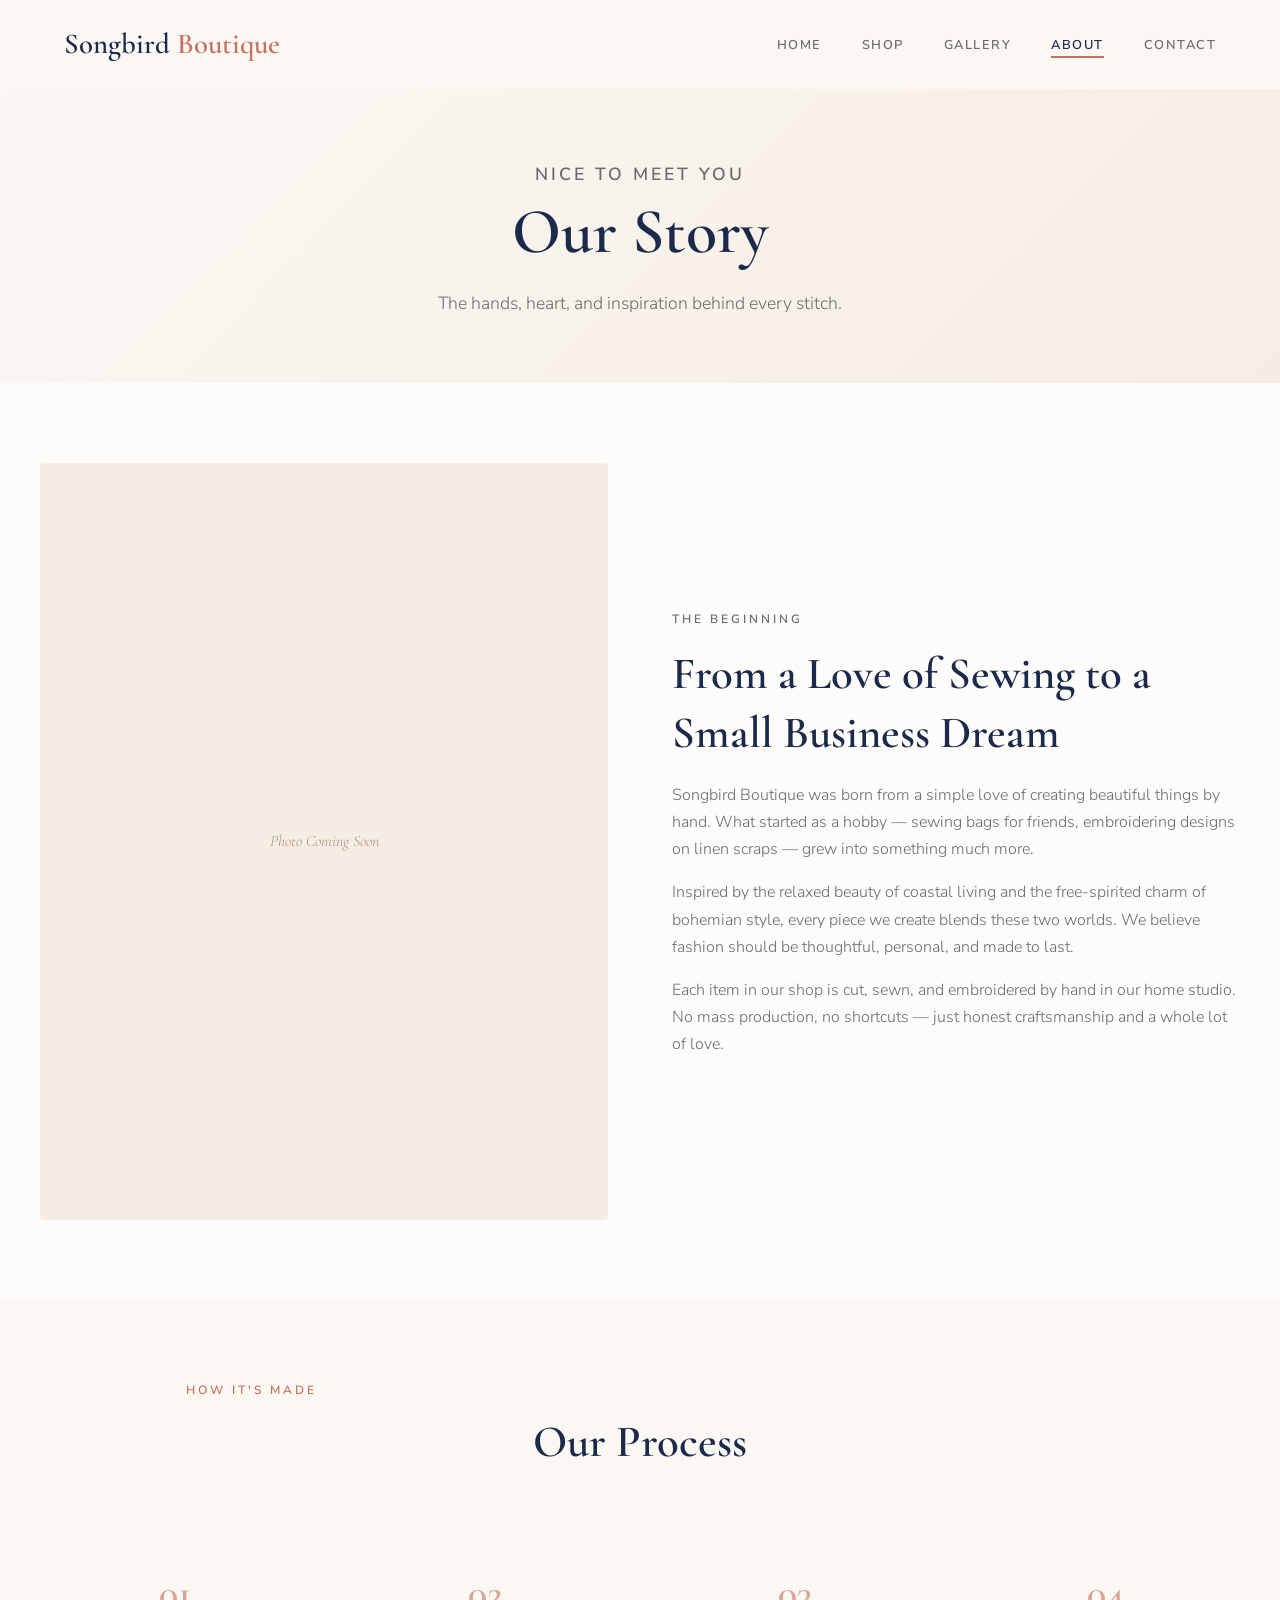
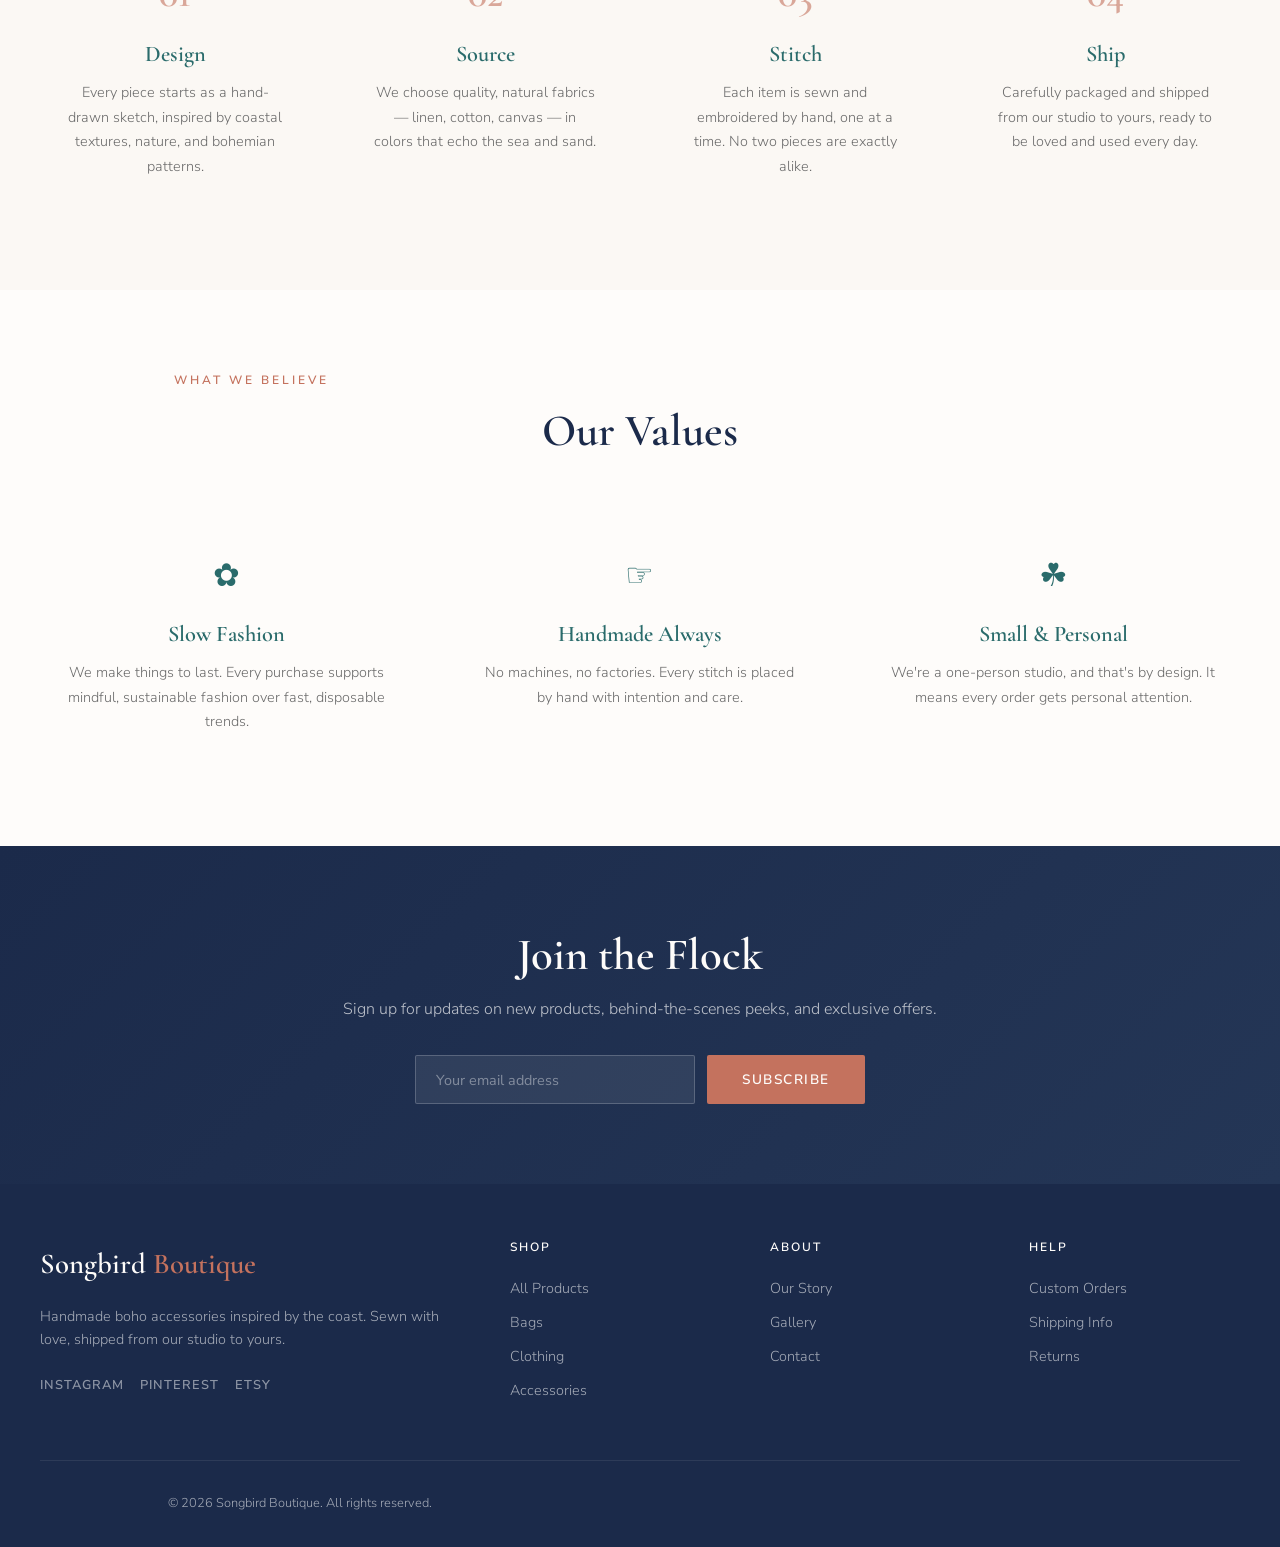
==== about.html @ c03edf75 "Add Songbird Boutique static site 5-page boho-nautical themed site: home, shop, gallery, about, cont" ====
<!DOCTYPE html>
<html lang="en">
<head>
  <meta charset="UTF-8">
  <meta name="viewport" content="width=device-width, initial-scale=1.0">
  <meta name="description" content="Learn about Songbird Boutique — our story, process, and passion for handmade boho accessories.">
  <title>About | Songbird Boutique</title>
  <link rel="stylesheet" href="css/styles.css">
</head>
<body>

  <!-- Header -->
  <header class="header">
    <nav class="nav">
      <a href="index.html" class="nav-logo">Songbird <span>Boutique</span></a>
      <ul class="nav-links">
        <li><a href="index.html">Home</a></li>
        <li><a href="shop.html">Shop</a></li>
        <li><a href="gallery.html">Gallery</a></li>
        <li><a href="about.html" class="active">About</a></li>
        <li><a href="contact.html">Contact</a></li>
      </ul>
      <button class="nav-toggle" aria-label="Toggle navigation">
        <span></span>
        <span></span>
        <span></span>
      </button>
    </nav>
  </header>

  <!-- Page Hero -->
  <section class="page-hero">
    <p class="section-label">Nice to Meet You</p>
    <h1>Our Story</h1>
    <p>The hands, heart, and inspiration behind every stitch.</p>
  </section>

  <!-- About Story -->
  <section class="about-story">
    <div class="about-story-inner">
      <div class="about-preview-image">Photo Coming Soon</div>
      <div class="about-story-content">
        <p class="section-label">The Beginning</p>
        <h2>From a Love of Sewing to a Small Business Dream</h2>
        <p>Songbird Boutique was born from a simple love of creating beautiful things by hand. What started as a hobby — sewing bags for friends, embroidering designs on linen scraps — grew into something much more.</p>
        <p>Inspired by the relaxed beauty of coastal living and the free-spirited charm of bohemian style, every piece we create blends these two worlds. We believe fashion should be thoughtful, personal, and made to last.</p>
        <p>Each item in our shop is cut, sewn, and embroidered by hand in our home studio. No mass production, no shortcuts — just honest craftsmanship and a whole lot of love.</p>
      </div>
    </div>
  </section>

  <!-- Process -->
  <section class="about-process">
    <div class="text-center" style="margin-bottom: 3.5rem;">
      <p class="section-label">How It's Made</p>
      <h2>Our Process</h2>
    </div>
    <div class="process-steps">
      <div class="process-step">
        <div class="step-number">01</div>
        <h3>Design</h3>
        <p>Every piece starts as a hand-drawn sketch, inspired by coastal textures, nature, and bohemian patterns.</p>
      </div>
      <div class="process-step">
        <div class="step-number">02</div>
        <h3>Source</h3>
        <p>We choose quality, natural fabrics — linen, cotton, canvas — in colors that echo the sea and sand.</p>
      </div>
      <div class="process-step">
        <div class="step-number">03</div>
        <h3>Stitch</h3>
        <p>Each item is sewn and embroidered by hand, one at a time. No two pieces are exactly alike.</p>
      </div>
      <div class="process-step">
        <div class="step-number">04</div>
        <h3>Ship</h3>
        <p>Carefully packaged and shipped from our studio to yours, ready to be loved and used every day.</p>
      </div>
    </div>
  </section>

  <!-- Values -->
  <section class="values">
    <div class="values-header">
      <p class="section-label">What We Believe</p>
      <h2>Our Values</h2>
    </div>
    <div class="values-grid">
      <div class="value-item">
        <div class="value-icon">&#10047;</div>
        <h3>Slow Fashion</h3>
        <p>We make things to last. Every purchase supports mindful, sustainable fashion over fast, disposable trends.</p>
      </div>
      <div class="value-item">
        <div class="value-icon">&#9758;</div>
        <h3>Handmade Always</h3>
        <p>No machines, no factories. Every stitch is placed by hand with intention and care.</p>
      </div>
      <div class="value-item">
        <div class="value-icon">&#9752;</div>
        <h3>Small & Personal</h3>
        <p>We're a one-person studio, and that's by design. It means every order gets personal attention.</p>
      </div>
    </div>
  </section>

  <!-- Newsletter -->
  <section class="newsletter">
    <h2>Join the Flock</h2>
    <p>Sign up for updates on new products, behind-the-scenes peeks, and exclusive offers.</p>
    <form class="newsletter-form">
      <input type="email" placeholder="Your email address" required>
      <button type="submit" class="btn btn-primary">Subscribe</button>
    </form>
  </section>

  <!-- Footer -->
  <footer class="footer">
    <div class="footer-inner">
      <div class="footer-brand">
        <a href="index.html" class="nav-logo">Songbird <span>Boutique</span></a>
        <p>Handmade boho accessories inspired by the coast. Sewn with love, shipped from our studio to yours.</p>
        <div class="footer-social">
          <a href="#">Instagram</a>
          <a href="#">Pinterest</a>
          <a href="#">Etsy</a>
        </div>
      </div>
      <div class="footer-column">
        <h4>Shop</h4>
        <a href="shop.html">All Products</a>
        <a href="shop.html">Bags</a>
        <a href="shop.html">Clothing</a>
        <a href="shop.html">Accessories</a>
      </div>
      <div class="footer-column">
        <h4>About</h4>
        <a href="about.html">Our Story</a>
        <a href="gallery.html">Gallery</a>
        <a href="contact.html">Contact</a>
      </div>
      <div class="footer-column">
        <h4>Help</h4>
        <a href="contact.html">Custom Orders</a>
        <a href="#">Shipping Info</a>
        <a href="#">Returns</a>
      </div>
    </div>
    <div class="footer-bottom">
      <p>&copy; 2026 Songbird Boutique. All rights reserved.</p>
    </div>
  </footer>

  <script src="js/main.js"></script>
</body>
</html>
---- css/styles.css ----
/* ===== SONGBIRD BOUTIQUE — Boho Nautical Theme ===== */

/* --- Fonts --- */
@import url('https://fonts.googleapis.com/css2?family=Cormorant+Garamond:ital,wght@0,400;0,600;1,400&family=Nunito+Sans:wght@300;400;600&display=swap');

/* --- Custom Properties --- */
:root {
  --navy: #1B2A4A;
  --deep-teal: #2A6B6B;
  --teal: #3D8B8B;
  --coral: #C4725E;
  --sand: #F5EDE3;
  --cream: #FBF8F4;
  --warm-white: #FEFCFA;
  --driftwood: #A89279;
  --text-dark: #2C2C2C;
  --text-light: #6B6B6B;

  --font-heading: 'Cormorant Garamond', serif;
  --font-body: 'Nunito Sans', sans-serif;

  --max-width: 1200px;
  --section-padding: 5rem 1.5rem;
}

/* --- Reset & Base --- */
*,
*::before,
*::after {
  margin: 0;
  padding: 0;
  box-sizing: border-box;
}

html {
  scroll-behavior: smooth;
}

body {
  font-family: var(--font-body);
  font-weight: 300;
  color: var(--text-dark);
  background-color: var(--cream);
  line-height: 1.7;
}

a {
  text-decoration: none;
  color: inherit;
}

ul {
  list-style: none;
}

img {
  max-width: 100%;
  display: block;
}

/* --- Typography --- */
h1, h2, h3, h4 {
  font-family: var(--font-heading);
  font-weight: 600;
  line-height: 1.3;
}

h1 {
  font-size: clamp(2.5rem, 5vw, 4rem);
  color: var(--navy);
}

h2 {
  font-size: clamp(1.8rem, 3.5vw, 2.8rem);
  color: var(--navy);
}

h3 {
  font-size: 1.4rem;
  color: var(--deep-teal);
}

p {
  max-width: 65ch;
}

/* --- Utility --- */
.container {
  max-width: var(--max-width);
  margin: 0 auto;
  padding: 0 1.5rem;
}

.section-label {
  font-family: var(--font-body);
  font-size: 0.75rem;
  font-weight: 600;
  letter-spacing: 3px;
  text-transform: uppercase;
  color: var(--coral);
  margin-bottom: 0.75rem;
}

.section-padding {
  padding: var(--section-padding);
}

.text-center {
  text-align: center;
}

.btn {
  display: inline-block;
  padding: 0.85rem 2.2rem;
  font-family: var(--font-body);
  font-size: 0.85rem;
  font-weight: 600;
  letter-spacing: 1.5px;
  text-transform: uppercase;
  border-radius: 2px;
  transition: all 0.3s ease;
  cursor: pointer;
  border: none;
}

.btn-primary {
  background-color: var(--coral);
  color: var(--warm-white);
}

.btn-primary:hover {
  background-color: #b3654f;
  transform: translateY(-1px);
}

.btn-outline {
  background-color: transparent;
  color: var(--navy);
  border: 1.5px solid var(--navy);
}

.btn-outline:hover {
  background-color: var(--navy);
  color: var(--warm-white);
}

/* --- Header / Navigation --- */
.header {
  position: fixed;
  top: 0;
  left: 0;
  width: 100%;
  z-index: 1000;
  background-color: var(--cream);
  transition: box-shadow 0.3s ease;
}

.header.scrolled {
  box-shadow: 0 2px 20px rgba(27, 42, 74, 0.08);
}

.nav {
  display: flex;
  justify-content: space-between;
  align-items: center;
  padding: 1.25rem 1.5rem;
  max-width: var(--max-width);
  margin: 0 auto;
}

.nav-logo {
  font-family: var(--font-heading);
  font-size: 1.8rem;
  font-weight: 600;
  color: var(--navy);
}

.nav-logo span {
  color: var(--coral);
}

.nav-links {
  display: flex;
  gap: 2.5rem;
  align-items: center;
}

.nav-links a {
  font-size: 0.8rem;
  font-weight: 600;
  letter-spacing: 1.5px;
  text-transform: uppercase;
  color: var(--text-light);
  position: relative;
  transition: color 0.3s ease;
}

.nav-links a::after {
  content: '';
  position: absolute;
  bottom: -4px;
  left: 0;
  width: 0;
  height: 1.5px;
  background-color: var(--coral);
  transition: width 0.3s ease;
}

.nav-links a:hover,
.nav-links a.active {
  color: var(--navy);
}

.nav-links a:hover::after,
.nav-links a.active::after {
  width: 100%;
}

/* Hamburger */
.nav-toggle {
  display: none;
  flex-direction: column;
  gap: 5px;
  cursor: pointer;
  background: none;
  border: none;
  padding: 5px;
}

.nav-toggle span {
  display: block;
  width: 24px;
  height: 2px;
  background-color: var(--navy);
  transition: all 0.3s ease;
}

.nav-toggle.open span:nth-child(1) {
  transform: rotate(45deg) translate(5px, 5px);
}

.nav-toggle.open span:nth-child(2) {
  opacity: 0;
}

.nav-toggle.open span:nth-child(3) {
  transform: rotate(-45deg) translate(5px, -5px);
}

/* --- Hero --- */
.hero {
  min-height: 100vh;
  display: flex;
  align-items: center;
  justify-content: center;
  text-align: center;
  padding: 8rem 1.5rem 5rem;
  background: linear-gradient(135deg, var(--cream) 0%, var(--sand) 50%, #e8ddd0 100%);
  position: relative;
  overflow: hidden;
}

.hero::before {
  content: '';
  position: absolute;
  top: -50%;
  right: -20%;
  width: 600px;
  height: 600px;
  border-radius: 50%;
  background: radial-gradient(circle, rgba(42, 107, 107, 0.06) 0%, transparent 70%);
}

.hero::after {
  content: '';
  position: absolute;
  bottom: -30%;
  left: -10%;
  width: 500px;
  height: 500px;
  border-radius: 50%;
  background: radial-gradient(circle, rgba(196, 114, 94, 0.06) 0%, transparent 70%);
}

.hero-content {
  position: relative;
  z-index: 1;
  max-width: 700px;
}

.hero-content .section-label {
  margin-bottom: 1.5rem;
}

.hero-content h1 {
  margin-bottom: 1.5rem;
}

.hero-content h1 em {
  font-style: italic;
  color: var(--deep-teal);
}

.hero-tagline {
  font-size: 1.15rem;
  color: var(--text-light);
  margin-bottom: 2.5rem;
  max-width: 500px;
  margin-left: auto;
  margin-right: auto;
}

.hero-buttons {
  display: flex;
  gap: 1rem;
  justify-content: center;
  flex-wrap: wrap;
}

/* --- Divider --- */
.divider {
  display: flex;
  align-items: center;
  justify-content: center;
  gap: 1rem;
  padding: 0.5rem 0;
}

.divider-line {
  width: 60px;
  height: 1px;
  background-color: var(--driftwood);
  opacity: 0.4;
}

.divider-icon {
  font-size: 0.9rem;
  color: var(--driftwood);
  opacity: 0.6;
}

/* --- Featured Section --- */
.featured {
  padding: var(--section-padding);
  background-color: var(--warm-white);
}

.featured-header {
  text-align: center;
  margin-bottom: 3.5rem;
}

.featured-header h2 {
  margin-bottom: 1rem;
}

.featured-header p {
  color: var(--text-light);
  margin: 0 auto;
}

.featured-grid {
  display: grid;
  grid-template-columns: repeat(auto-fit, minmax(280px, 1fr));
  gap: 2rem;
  max-width: var(--max-width);
  margin: 0 auto;
}

.product-card {
  background-color: var(--cream);
  border-radius: 4px;
  overflow: hidden;
  transition: transform 0.3s ease, box-shadow 0.3s ease;
}

.product-card:hover {
  transform: translateY(-4px);
  box-shadow: 0 12px 40px rgba(27, 42, 74, 0.08);
}

.product-card-image {
  width: 100%;
  aspect-ratio: 4 / 5;
  background-color: var(--sand);
  display: flex;
  align-items: center;
  justify-content: center;
  color: var(--driftwood);
  font-family: var(--font-heading);
  font-size: 1.1rem;
  font-style: italic;
}

.product-card-info {
  padding: 1.5rem;
}

.product-card-info h3 {
  font-size: 1.2rem;
  margin-bottom: 0.3rem;
}

.product-card-info .price {
  font-weight: 600;
  color: var(--coral);
  margin-bottom: 0.75rem;
}

.product-card-info p {
  font-size: 0.9rem;
  color: var(--text-light);
}

/* --- About Preview --- */
.about-preview {
  padding: var(--section-padding);
  background-color: var(--cream);
}

.about-preview-inner {
  display: grid;
  grid-template-columns: 1fr 1fr;
  gap: 4rem;
  align-items: center;
  max-width: var(--max-width);
  margin: 0 auto;
}

.about-preview-image {
  width: 100%;
  aspect-ratio: 3 / 4;
  background-color: var(--sand);
  border-radius: 4px;
  display: flex;
  align-items: center;
  justify-content: center;
  color: var(--driftwood);
  font-family: var(--font-heading);
  font-style: italic;
}

.about-preview-content .section-label {
  margin-bottom: 0.75rem;
}

.about-preview-content h2 {
  margin-bottom: 1.25rem;
}

.about-preview-content p {
  color: var(--text-light);
  margin-bottom: 1.5rem;
}

/* --- Values / Features --- */
.values {
  padding: var(--section-padding);
  background-color: var(--warm-white);
}

.values-header {
  text-align: center;
  margin-bottom: 3.5rem;
}

.values-grid {
  display: grid;
  grid-template-columns: repeat(auto-fit, minmax(250px, 1fr));
  gap: 2.5rem;
  max-width: var(--max-width);
  margin: 0 auto;
  text-align: center;
}

.value-item {
  padding: 2rem 1.5rem;
}

.value-icon {
  font-size: 2rem;
  margin-bottom: 1rem;
  color: var(--deep-teal);
}

.value-item h3 {
  margin-bottom: 0.75rem;
}

.value-item p {
  font-size: 0.9rem;
  color: var(--text-light);
  margin: 0 auto;
}

/* --- Newsletter / CTA --- */
.newsletter {
  padding: var(--section-padding);
  background: linear-gradient(135deg, var(--navy) 0%, #243656 100%);
  text-align: center;
  color: var(--warm-white);
}

.newsletter h2 {
  color: var(--warm-white);
  margin-bottom: 0.75rem;
}

.newsletter p {
  color: rgba(255, 255, 255, 0.7);
  margin: 0 auto 2rem;
}

.newsletter-form {
  display: flex;
  gap: 0.75rem;
  max-width: 450px;
  margin: 0 auto;
}

.newsletter-form input {
  flex: 1;
  padding: 0.85rem 1.25rem;
  font-family: var(--font-body);
  font-size: 0.9rem;
  border: 1.5px solid rgba(255, 255, 255, 0.2);
  border-radius: 2px;
  background-color: rgba(255, 255, 255, 0.08);
  color: var(--warm-white);
  outline: none;
  transition: border-color 0.3s ease;
}

.newsletter-form input::placeholder {
  color: rgba(255, 255, 255, 0.4);
}

.newsletter-form input:focus {
  border-color: var(--coral);
}

.newsletter-form .btn {
  white-space: nowrap;
}

/* --- Footer --- */
.footer {
  padding: 3.5rem 1.5rem 2rem;
  background-color: var(--navy);
  color: rgba(255, 255, 255, 0.6);
}

.footer-inner {
  display: grid;
  grid-template-columns: 2fr 1fr 1fr 1fr;
  gap: 3rem;
  max-width: var(--max-width);
  margin: 0 auto;
}

.footer-brand .nav-logo {
  color: var(--warm-white);
  margin-bottom: 1rem;
  display: inline-block;
}

.footer-brand p {
  font-size: 0.9rem;
  line-height: 1.6;
  margin-bottom: 1.5rem;
}

.footer-social {
  display: flex;
  gap: 1rem;
}

.footer-social a {
  font-size: 0.8rem;
  font-weight: 600;
  letter-spacing: 1px;
  text-transform: uppercase;
  color: rgba(255, 255, 255, 0.5);
  transition: color 0.3s ease;
}

.footer-social a:hover {
  color: var(--coral);
}

.footer-column h4 {
  font-family: var(--font-body);
  font-size: 0.75rem;
  font-weight: 600;
  letter-spacing: 2px;
  text-transform: uppercase;
  color: var(--warm-white);
  margin-bottom: 1.25rem;
}

.footer-column a {
  display: block;
  font-size: 0.9rem;
  margin-bottom: 0.6rem;
  transition: color 0.3s ease;
}

.footer-column a:hover {
  color: var(--coral);
}

.footer-bottom {
  max-width: var(--max-width);
  margin: 3rem auto 0;
  padding-top: 2rem;
  border-top: 1px solid rgba(255, 255, 255, 0.08);
  text-align: center;
  font-size: 0.8rem;
}

/* --- About Page --- */
.page-hero {
  padding: 10rem 1.5rem 4rem;
  text-align: center;
  background: linear-gradient(135deg, var(--cream) 0%, var(--sand) 100%);
}

.page-hero h1 {
  margin-bottom: 1rem;
}

.page-hero p {
  color: var(--text-light);
  font-size: 1.1rem;
  margin: 0 auto;
}

.about-story {
  padding: var(--section-padding);
  background-color: var(--warm-white);
}

.about-story-inner {
  display: grid;
  grid-template-columns: 1fr 1fr;
  gap: 4rem;
  align-items: center;
  max-width: var(--max-width);
  margin: 0 auto;
}

.about-story-content h2 {
  margin-bottom: 1.25rem;
}

.about-story-content p {
  color: var(--text-light);
  margin-bottom: 1rem;
}

.about-process {
  padding: var(--section-padding);
  background-color: var(--cream);
}

.process-steps {
  display: grid;
  grid-template-columns: repeat(auto-fit, minmax(220px, 1fr));
  gap: 2.5rem;
  max-width: var(--max-width);
  margin: 0 auto;
  text-align: center;
}

.process-step {
  padding: 2rem 1.5rem;
}

.step-number {
  font-family: var(--font-heading);
  font-size: 2.5rem;
  font-weight: 600;
  color: var(--coral);
  opacity: 0.6;
  margin-bottom: 0.75rem;
}

.process-step h3 {
  margin-bottom: 0.75rem;
}

.process-step p {
  font-size: 0.9rem;
  color: var(--text-light);
  margin: 0 auto;
}

/* --- Shop Page --- */
.shop-filters {
  display: flex;
  justify-content: center;
  gap: 1rem;
  flex-wrap: wrap;
  margin-bottom: 3rem;
}

.filter-btn {
  padding: 0.5rem 1.5rem;
  font-family: var(--font-body);
  font-size: 0.8rem;
  font-weight: 600;
  letter-spacing: 1px;
  text-transform: uppercase;
  border: 1.5px solid var(--driftwood);
  border-radius: 2px;
  background: transparent;
  color: var(--text-light);
  cursor: pointer;
  transition: all 0.3s ease;
}

.filter-btn:hover,
.filter-btn.active {
  background-color: var(--navy);
  border-color: var(--navy);
  color: var(--warm-white);
}

.shop-grid {
  display: grid;
  grid-template-columns: repeat(auto-fit, minmax(280px, 1fr));
  gap: 2rem;
  max-width: var(--max-width);
  margin: 0 auto;
}

.shop-cta {
  text-align: center;
  margin-top: 3rem;
}

/* --- Gallery Page --- */
.gallery-grid {
  display: grid;
  grid-template-columns: repeat(auto-fill, minmax(300px, 1fr));
  gap: 1.5rem;
  max-width: var(--max-width);
  margin: 0 auto;
}

.gallery-item {
  aspect-ratio: 1;
  background-color: var(--sand);
  border-radius: 4px;
  overflow: hidden;
  display: flex;
  align-items: center;
  justify-content: center;
  color: var(--driftwood);
  font-family: var(--font-heading);
  font-style: italic;
  cursor: pointer;
  transition: transform 0.3s ease;
}

.gallery-item:hover {
  transform: scale(1.02);
}

.gallery-item img {
  width: 100%;
  height: 100%;
  object-fit: cover;
}

/* --- Contact Page --- */
.contact-grid {
  display: grid;
  grid-template-columns: 1fr 1fr;
  gap: 4rem;
  max-width: var(--max-width);
  margin: 0 auto;
}

.contact-form-section h2 {
  margin-bottom: 0.75rem;
}

.contact-form-section > p {
  color: var(--text-light);
  margin-bottom: 2rem;
}

.contact-form {
  display: flex;
  flex-direction: column;
  gap: 1.25rem;
}

.form-group label {
  display: block;
  font-size: 0.8rem;
  font-weight: 600;
  letter-spacing: 1px;
  text-transform: uppercase;
  color: var(--text-light);
  margin-bottom: 0.4rem;
}

.form-group input,
.form-group textarea,
.form-group select {
  width: 100%;
  padding: 0.85rem 1rem;
  font-family: var(--font-body);
  font-size: 0.95rem;
  border: 1.5px solid #ddd;
  border-radius: 2px;
  background-color: var(--warm-white);
  color: var(--text-dark);
  outline: none;
  transition: border-color 0.3s ease;
}

.form-group input:focus,
.form-group textarea:focus,
.form-group select:focus {
  border-color: var(--deep-teal);
}

.form-group textarea {
  min-height: 150px;
  resize: vertical;
}

.contact-info-section {
  padding: 2.5rem;
  background-color: var(--sand);
  border-radius: 4px;
  align-self: start;
}

.contact-info-section h3 {
  margin-bottom: 1.5rem;
}

.contact-detail {
  margin-bottom: 1.5rem;
}

.contact-detail h4 {
  font-family: var(--font-body);
  font-size: 0.75rem;
  font-weight: 600;
  letter-spacing: 1.5px;
  text-transform: uppercase;
  color: var(--navy);
  margin-bottom: 0.3rem;
}

.contact-detail p,
.contact-detail a {
  color: var(--text-light);
  font-size: 0.95rem;
}

.contact-detail a:hover {
  color: var(--coral);
}

/* --- Responsive --- */
@media (max-width: 768px) {
  .nav-links {
    display: none;
    position: absolute;
    top: 100%;
    left: 0;
    width: 100%;
    background-color: var(--cream);
    flex-direction: column;
    padding: 2rem 1.5rem;
    gap: 1.5rem;
    box-shadow: 0 10px 30px rgba(27, 42, 74, 0.1);
  }

  .nav-links.open {
    display: flex;
  }

  .nav-toggle {
    display: flex;
  }

  .hero {
    min-height: 85vh;
    padding: 7rem 1.5rem 4rem;
  }

  .about-preview-inner,
  .about-story-inner,
  .contact-grid {
    grid-template-columns: 1fr;
    gap: 2.5rem;
  }

  .footer-inner {
    grid-template-columns: 1fr 1fr;
    gap: 2rem;
  }

  .newsletter-form {
    flex-direction: column;
  }

  .featured-grid,
  .shop-grid {
    grid-template-columns: 1fr 1fr;
  }

  .gallery-grid {
    grid-template-columns: 1fr 1fr;
  }
}

@media (max-width: 480px) {
  .featured-grid,
  .shop-grid,
  .gallery-grid {
    grid-template-columns: 1fr;
  }

  .footer-inner {
    grid-template-columns: 1fr;
  }

  .hero-buttons {
    flex-direction: column;
    align-items: center;
  }
}
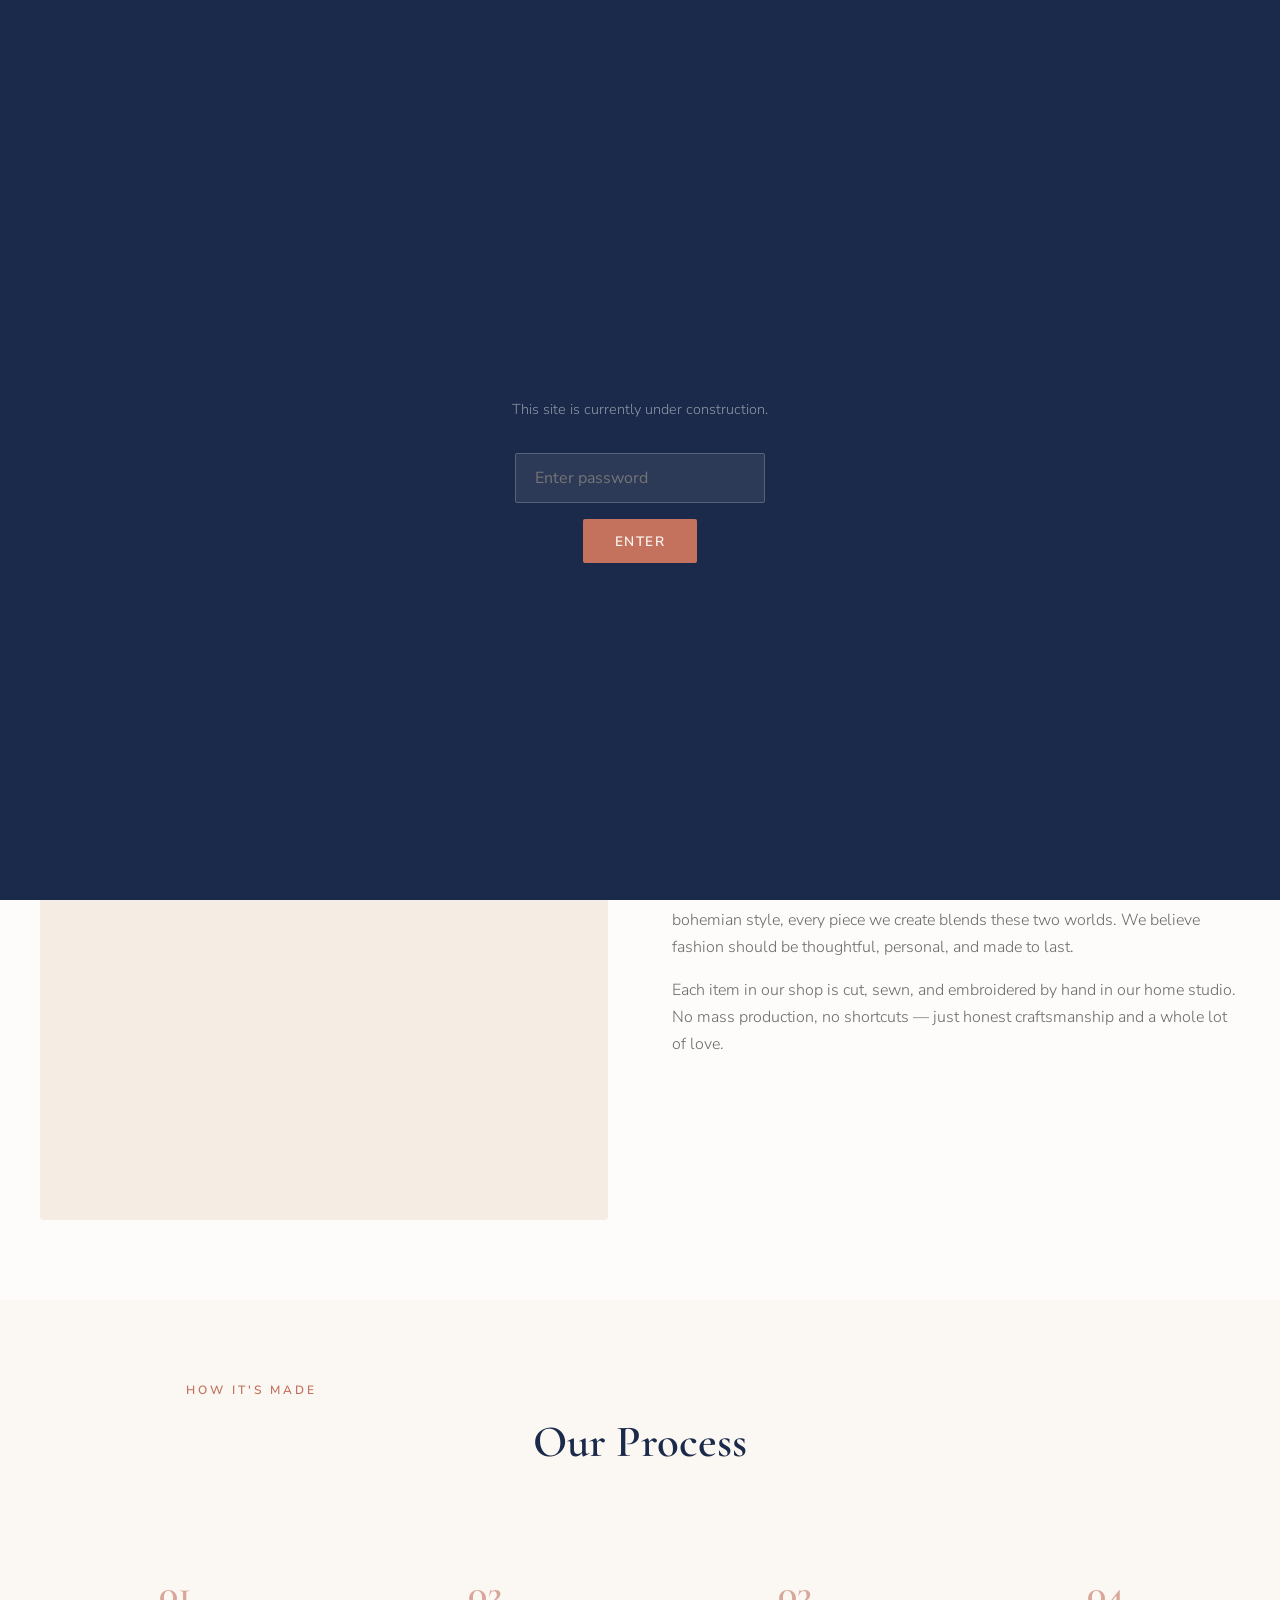
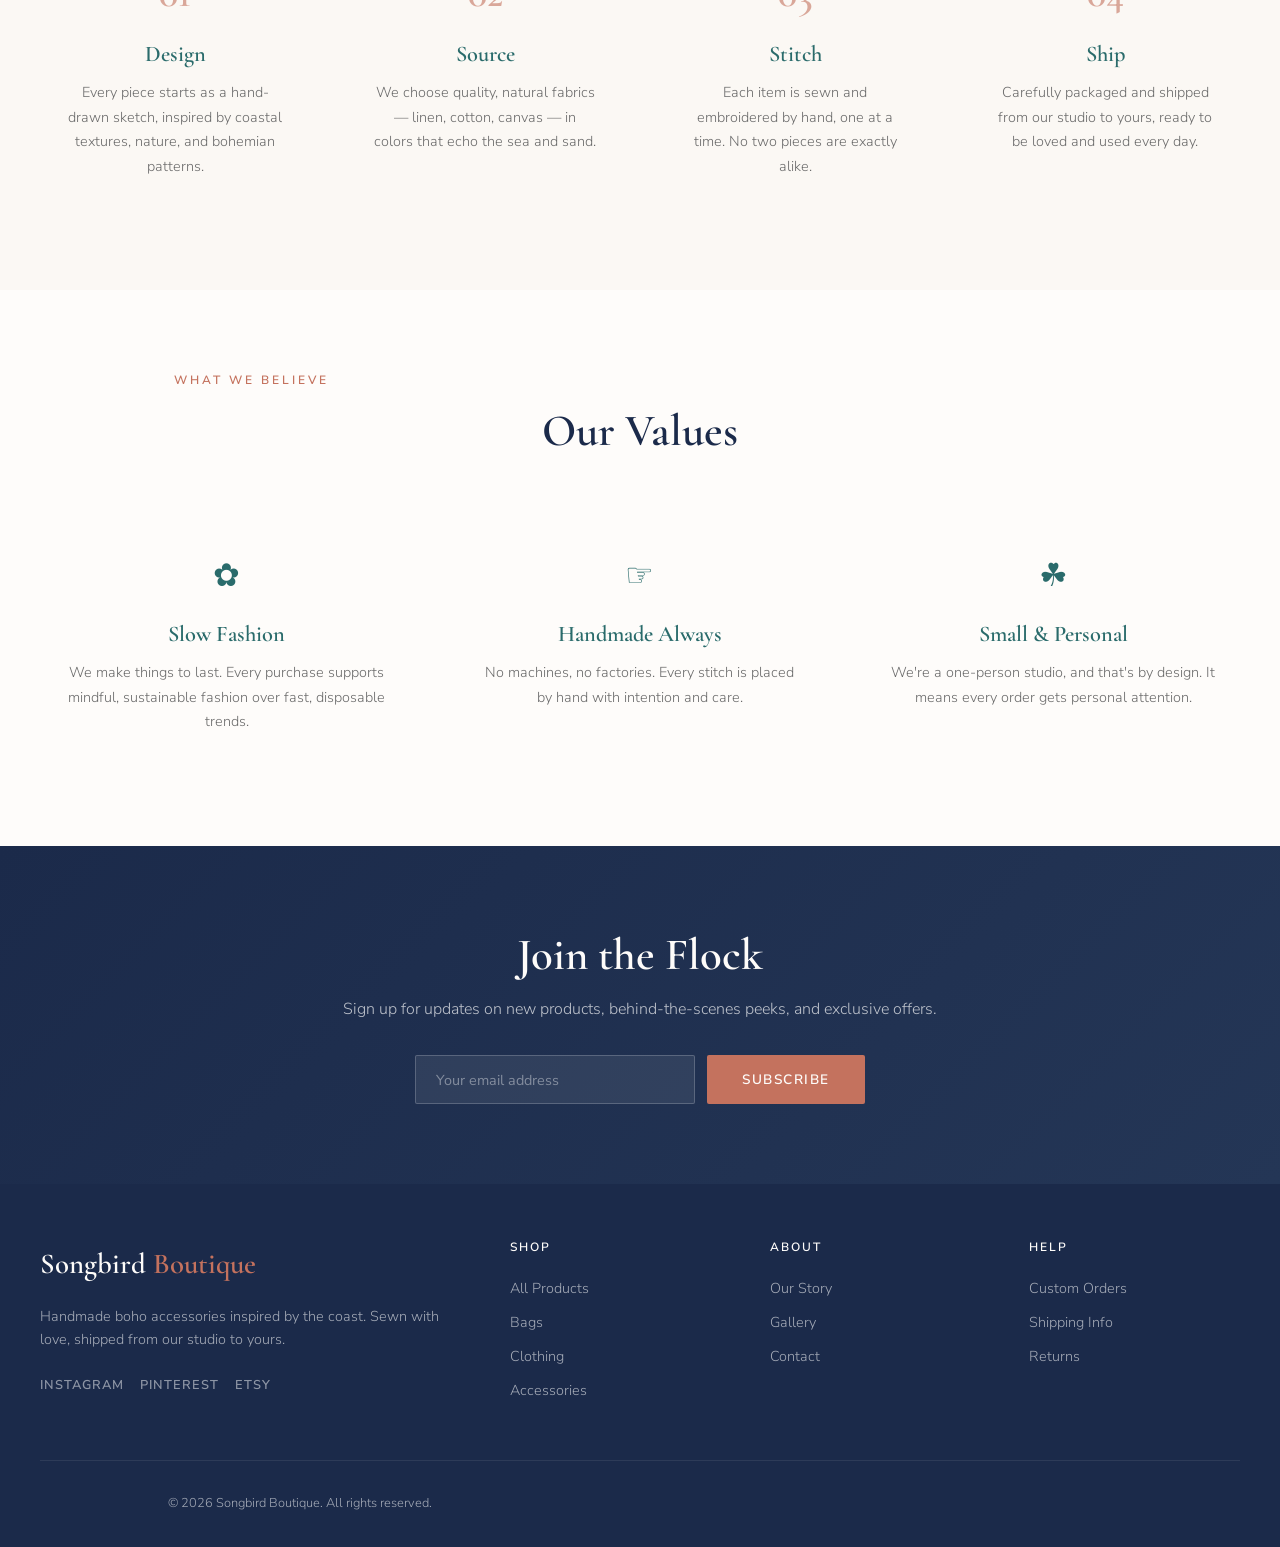
==== commit 3f5d83a1: "Add password gate for development Simple JS overlay prompts for password before showing site content" ====
--- a/about.html
+++ b/about.html
@@ -151,6 +151,7 @@
     </div>
   </footer>
 
+  <script src="js/gate.js"></script>
   <script src="js/main.js"></script>
 </body>
 </html>
